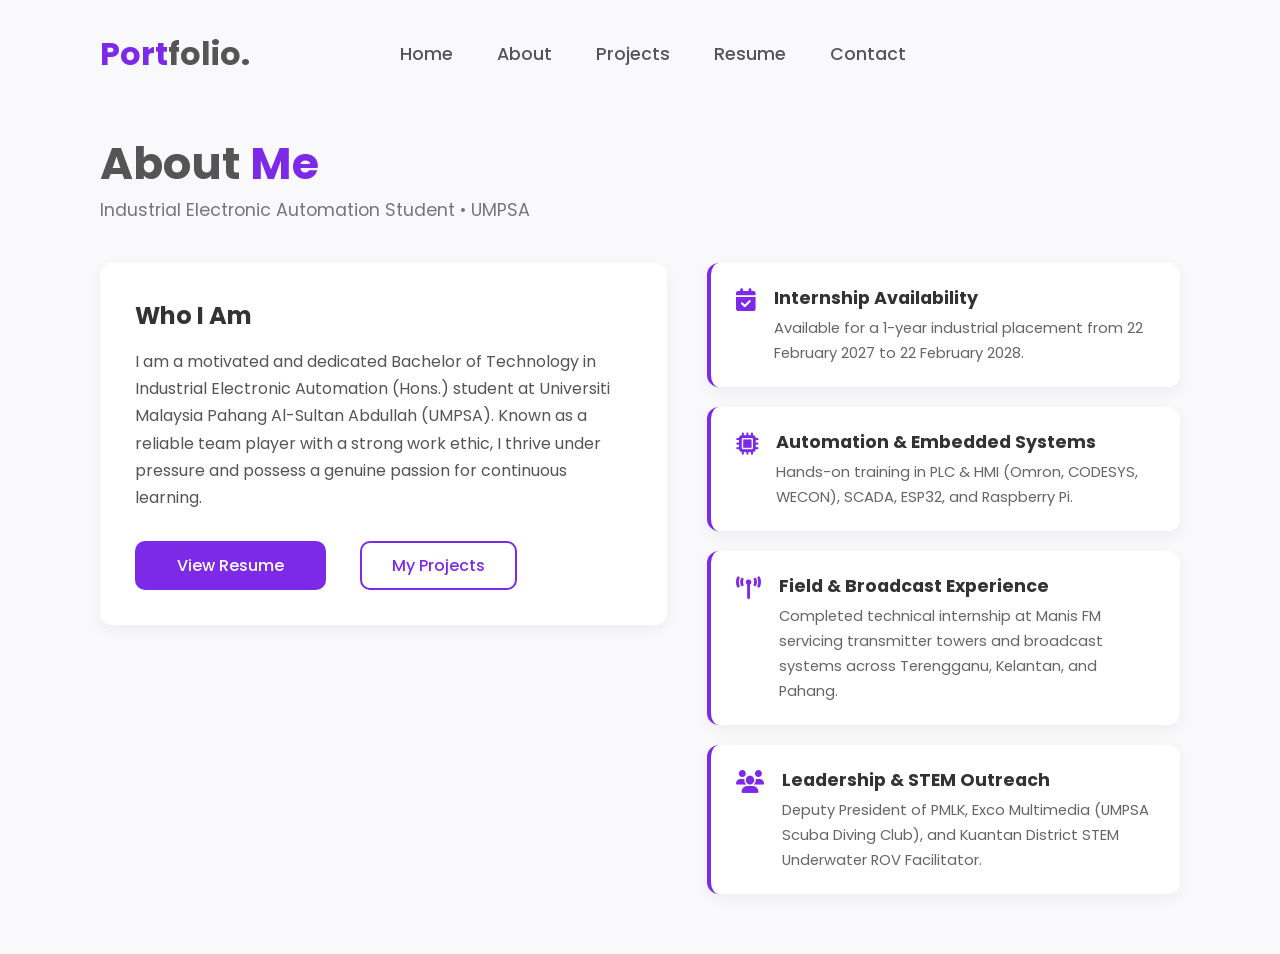
==== about.html @ 4c38611f "Add files via upload" ====
<!DOCTYPE html>
<html lang="en">
<head>
    <meta charset="UTF-8">
    <meta http-equiv="X-UA-Compatible" content="IE=edge">
    <meta name="viewport" content="width=device-width, initial-scale=1.0">
    <title>About | Muhammad Asyraf</title>
    <link rel="stylesheet" href="https://cdnjs.cloudflare.com/ajax/libs/font-awesome/6.2.0/css/all.min.css">
    <link rel="stylesheet" href="style.css">
</head>
<body>
    <header>
        <h2 class="logo"><span>Port</span>folio.</h2>
        <nav class="navigation">
            <button type="button" data-url="index.html">Home</button>
            <button type="button" data-url="about.html">About</button>
            <button type="button" data-url="projects.html">Projects</button>
            <button type="button" data-url="resume.html">Resume</button>
            <button type="button" data-url="contact.html">Contact</button>
        </nav>
    </header>

    <section class="about">
        <div class="about-container">
            <h2>About <span>Me</span></h2>
            <p class="about-subtitle">Industrial Electronic Automation Student • UMPSA</p>

            <div class="about-grid">
                <div class="about-text">
                    <h3>Who I Am</h3>
                    <p>I am a motivated and dedicated Bachelor of Technology in Industrial Electronic Automation (Hons.) student at Universiti Malaysia Pahang Al-Sultan Abdullah (UMPSA). Known as a reliable team player with a strong work ethic, I thrive under pressure and possess a genuine passion for continuous learning.</p>
                    <div class="btn-group">
                        <button type="button" data-url="resume.html">View Resume</button>
                        <button type="button" data-url="projects.html">My Projects</button>
                    </div>
                </div>

                <div class="about-highlights">
                    <div class="highlight-card">
                        <i class="fa-solid fa-calendar-check"></i>
                        <div>
                            <h4>Internship Availability</h4>
                            <span>Available for a 1-year industrial placement from 22 February 2027 to 22 February 2028.</span>
                        </div>
                    </div>

                    <div class="highlight-card">
                        <i class="fa-solid fa-microchip"></i>
                        <div>
                            <h4>Automation & Embedded Systems</h4>
                            <span>Hands-on training in PLC & HMI (Omron, CODESYS, WECON), SCADA, ESP32, and Raspberry Pi.</span>
                        </div>
                    </div>

                    <div class="highlight-card">
                        <i class="fa-solid fa-tower-broadcast"></i>
                        <div>
                            <h4>Field & Broadcast Experience</h4>
                            <span>Completed technical internship at Manis FM servicing transmitter towers and broadcast systems across Terengganu, Kelantan, and Pahang.</span>
                        </div>
                    </div>

                    <div class="highlight-card">
                        <i class="fa-solid fa-users"></i>
                        <div>
                            <h4>Leadership & STEM Outreach</h4>
                            <span>Deputy President of PMLK, Exco Multimedia (UMPSA Scuba Diving Club), and Kuantan District STEM Underwater ROV Facilitator.</span>
                        </div>
                    </div>
                </div>
            </div>
        </div>
    </section>

    <script src="script.js"></script>
</body>
</html>
---- style.css ----
@import url('https://fonts.googleapis.com/css2?family=Poppins:wght@300;400;500;600;700;800;900&display=swap');

* {
    margin: 0;
    padding: 0;
    box-sizing: border-box;
    font-family: 'Poppins', sans-serif;
}

/* Header & Navigation */
header {
    position: fixed;
    top: 0;
    left: 0;
    width: 100%;
    padding: 30px 100px;
    display: flex;
    align-items: center;
    gap: 150px; /* Adjust this value to change space between Portfolio. and Home */
    z-index: 100;
}

.logo {
    font-size: 2em;
    color: #555;
    cursor: default;
}

.logo span {
    color: #7d2ae8;
}

.navigation a,
.navigation button {
    background: transparent;
    border: none;
    font-family: inherit;
    font-size: 1.1em;
    color: #555;
    text-decoration: none;
    margin-right: 40px;
    font-weight: 500;
    cursor: pointer;
    transition: .3s;
}

.navigation a:hover,
.navigation button:hover {
    color: #7d2ae8;
}

/* Home Page */
.home {
    position: relative;
    width: 100%;
    height: 100vh;
    background: url('IMAGE/background\ image/background image 1.png');
    background-size: cover;
    background-position: center;
    display: flex;
    align-items: center;
    padding: 30px 100px;
}

.content {
    max-width: 500px;
    color: #555;
}

.content h2 {
    font-size: 3em;
}

.content h2 span {
    color: #7d2ae8;
}

.content h4 {
    font-size: 2em;
}

.content p {
    padding: 10px 0 40px 0;
}

.btn-group a,
.btn-group button {
    display: inline-block;
    font-family: inherit;
    font-size: 1em;
    color: #fff;
    text-decoration: none;
    padding: 10px 40px;
    background: #7d2ae8;
    border-radius: 10px;
    border: 2px solid #7d2ae8;
    font-weight: 500;
    cursor: pointer;
    transition: .3s;
}

.btn-group a:hover:nth-child(1),
.btn-group button:hover:nth-child(1) {
    color: #7d2ae8;
    background: transparent;
}

.btn-group a:nth-child(2),
.btn-group button:nth-child(2) {
    color: #7d2ae8;
    background: transparent;
    margin-left: 30px;
    padding: 10px 30px;
}

.btn-group a:hover:nth-child(2),
.btn-group button:hover:nth-child(2) {
    color: #fff;
    background: #7d2ae8;
}

/* Resume Page */
.resume {
    width: 100%;
    min-height: 100vh;
    padding: 130px 100px 60px;
    background: #f9f9fb;
    color: #555;
}

.resume-header {
    display: flex;
    justify-content: space-between;
    align-items: center;
    margin-bottom: 40px;
    flex-wrap: wrap;
    gap: 20px;
}

.resume-header h2 {
    font-size: 2.5em;
}

.resume-header h2 span {
    color: #7d2ae8;
}

.btn-download {
    display: inline-block;
    font-family: inherit;
    font-size: 1em;
    color: #fff;
    text-decoration: none;
    padding: 10px 25px;
    background: #7d2ae8;
    border-radius: 10px;
    border: 2px solid #7d2ae8;
    font-weight: 500;
    cursor: pointer;
    transition: .3s;
}

.btn-download:hover {
    color: #7d2ae8;
    background: transparent;
}

.resume-grid {
    display: grid;
    grid-template-columns: repeat(auto-fit, minmax(320px, 1fr));
    gap: 30px;
}

.resume-column h3 {
    font-size: 1.4em;
    color: #333;
    margin: 20px 0 15px;
}

.resume-column h3 i {
    color: #7d2ae8;
    margin-right: 8px;
}

.resume-card {
    background: #fff;
    padding: 25px;
    border-radius: 12px;
    border-left: 4px solid #7d2ae8;
    box-shadow: 0 5px 15px rgba(0, 0, 0, 0.05);
    margin-bottom: 20px;
}

.resume-card .date {
    display: inline-block;
    font-size: 0.85em;
    font-weight: 600;
    color: #7d2ae8;
    margin-bottom: 8px;
}

.resume-card h4 {
    font-size: 1.15em;
    color: #333;
    margin-bottom: 4px;
}

.resume-card h5 {
    font-size: 0.95em;
    font-weight: 500;
    color: #777;
    margin-bottom: 10px;
}

.skills-list {
    list-style: none;
}

.skills-list li {
    padding: 8px 0;
    border-bottom: 1px solid #eee;
}

.skills-list li:last-child {
    border-bottom: none;
}

/* Contact Page */
.contact {
    width: 100%;
    min-height: 80vh;
    padding: 150px 100px 60px;
    background: #f9f9fb;
    display: flex;
    align-items: center;
    justify-content: center;
    color: #555;
}

.contact-container {
    max-width: 900px; /* Widened from 700px so long emails fit comfortably */
    width: 100%;
    text-align: center;
}

.contact-container h2 {
    font-size: 2.8em;
    margin-bottom: 10px;
}

.contact-container h2 span {
    color: #7d2ae8;
}

.contact-container p {
    margin-bottom: 40px;
    font-size: 1.05em;
}

.contact-cards {
    display: flex;
    gap: 25px;
    justify-content: center;
    flex-wrap: wrap;
}

.contact-card {
    flex: 1;
    min-width: 340px; /* Increased minimum width to prevent overflow */
    background: #fff;
    padding: 25px 30px;
    border-radius: 12px;
    border: 2px solid transparent;
    box-shadow: 0 5px 15px rgba(0, 0, 0, 0.05);
    display: flex;
    align-items: center;
    gap: 18px;
    text-decoration: none;
    color: #555;
    text-align: left;
    transition: .3s;
}

.contact-card:hover {
    border-color: #7d2ae8;
    transform: translateY(-5px);
}

.contact-card i {
    font-size: 1.5em;
    color: #fff;
    background: #7d2ae8;
    width: 50px;
    height: 50px;
    border-radius: 50%;
    display: flex;
    align-items: center;
    justify-content: center;
    flex-shrink: 0;
}

.contact-card h4 {
    font-size: 1.1em;
    color: #333;
}

.contact-card span {
    font-size: 0.95em;
    color: #666;
    word-break: break-word; /* Prevents text from ever spilling out on smaller screens */
}

/* About Page Styling */
.about {
    width: 100%;
    min-height: 100vh;
    padding: 130px 100px 60px;
    background: #f9f9fb;
    color: #555;
}

.about-container {
    max-width: 1100px;
    margin: 0 auto;
}

.about-container h2 {
    font-size: 2.8em;
}

.about-container h2 span {
    color: #7d2ae8;
}

.about-subtitle {
    font-size: 1.1em;
    color: #777;
    margin-bottom: 40px;
}

.about-grid {
    display: grid;
    grid-template-columns: 1.2fr 1fr;
    gap: 40px;
    align-items: start;
}

.about-text {
    background: #fff;
    padding: 35px;
    border-radius: 12px;
    box-shadow: 0 5px 15px rgba(0, 0, 0, 0.05);
}

.about-text h3 {
    font-size: 1.5em;
    color: #333;
    margin-bottom: 15px;
}

.about-text p {
    line-height: 1.7;
    margin-bottom: 20px;
}

.about-text .btn-group {
    margin-top: 30px;
}

.about-highlights {
    display: flex;
    flex-direction: column;
    gap: 20px;
}

.highlight-card {
    background: #fff;
    padding: 22px 25px;
    border-radius: 12px;
    border-left: 4px solid #7d2ae8;
    box-shadow: 0 5px 15px rgba(0, 0, 0, 0.05);
    display: flex;
    align-items: flex-start;
    gap: 18px;
}

.highlight-card i {
    font-size: 1.4em;
    color: #7d2ae8;
    margin-top: 4px;
}

.highlight-card h4 {
    font-size: 1.1em;
    color: #333;
    margin-bottom: 4px;
}

.highlight-card span {
    font-size: 0.92em;
    color: #666;
    line-height: 1.5;
}

/* Projects Page Styling */
.projects {
    width: 100%;
    min-height: 100vh;
    padding: 130px 100px 60px;
    background: #f9f9fb;
    color: #555;
}

.projects-container {
    max-width: 1100px;
    margin: 0 auto;
}

.projects-container h2 {
    font-size: 2.8em;
}

.projects-container h2 span {
    color: #7d2ae8;
}

.projects-subtitle {
    font-size: 1.1em;
    color: #777;
    margin-bottom: 40px;
}

.projects-grid {
    display: grid;
    grid-template-columns: repeat(auto-fit, minmax(300px, 1fr));
    gap: 30px;
}

.project-card {
    background: #fff;
    padding: 30px;
    border-radius: 12px;
    border: 2px solid transparent;
    box-shadow: 0 5px 15px rgba(0, 0, 0, 0.05);
    transition: .3s;
    display: flex;
    flex-direction: column;
}

.project-card:hover {
    border-color: #7d2ae8;
    transform: translateY(-5px);
}

.project-icon {
    width: 55px;
    height: 55px;
    background: #f2e9fd;
    color: #7d2ae8;
    border-radius: 12px;
    display: flex;
    align-items: center;
    justify-content: center;
    font-size: 1.5em;
    margin-bottom: 20px;
}

.project-card h3 {
    font-size: 1.25em;
    color: #333;
    margin-bottom: 12px;
}

.project-card p {
    font-size: 0.95em;
    line-height: 1.6;
    color: #666;
    margin-bottom: 20px;
    flex-grow: 1;
}

.project-tags {
    display: flex;
    flex-wrap: wrap;
    gap: 8px;
}

.project-tags span {
    font-size: 0.8em;
    font-weight: 500;
    color: #7d2ae8;
    background: #f2e9fd;
    padding: 5px 12px;
    border-radius: 20px;
}

/* Smooth Page Entrance Transition */
section {
    animation: pageFadeIn 0.5s ease-out forwards;
}

@keyframes pageFadeIn {
    from {
        opacity: 0;
        transform: translateY(15px);
    }
    to {
        opacity: 1;
        transform: translateY(0);
    }
}
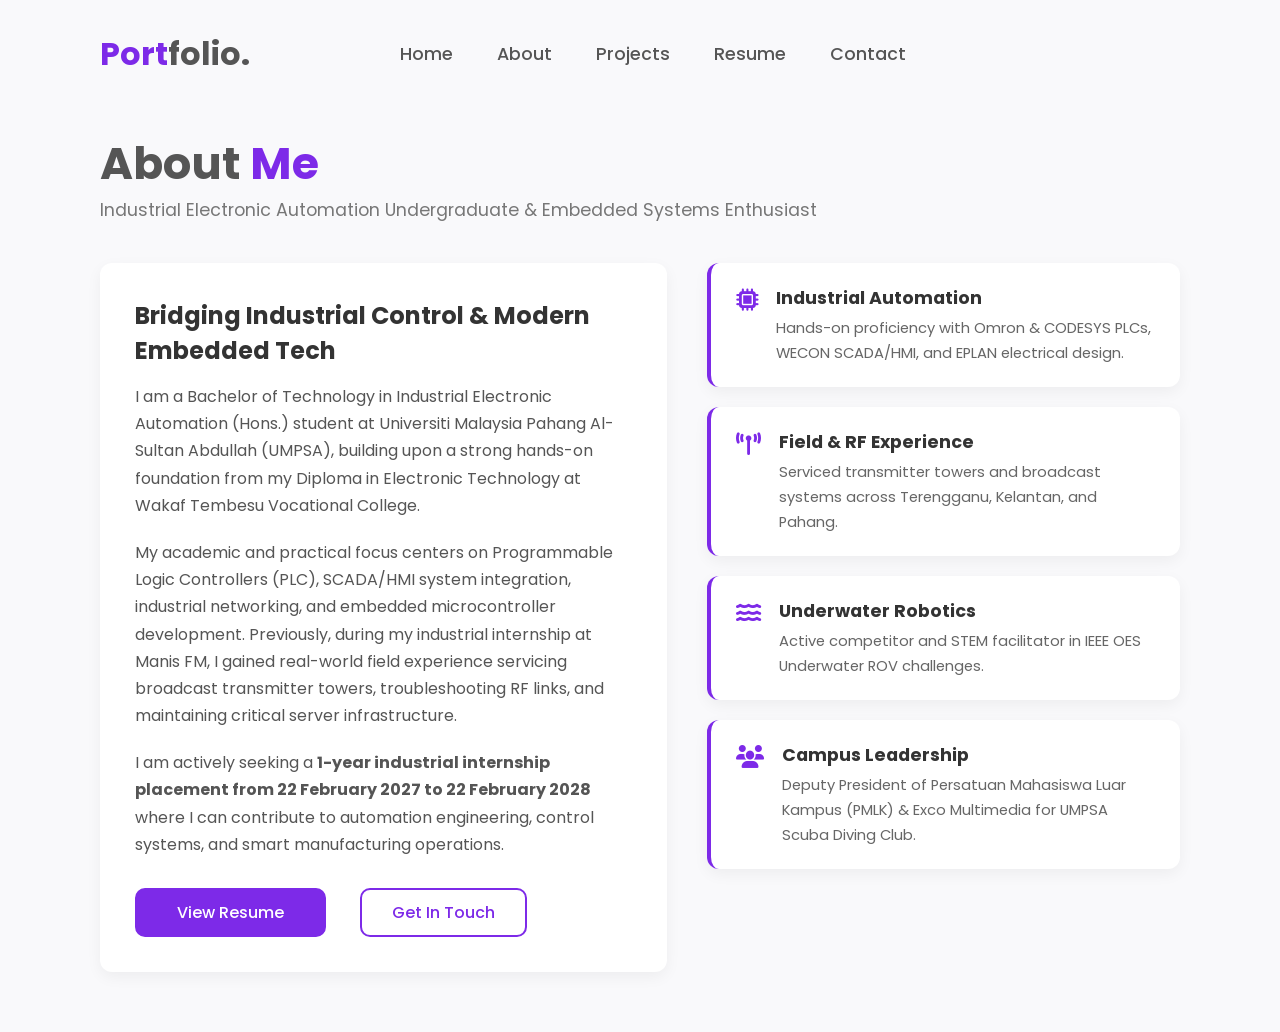
==== commit d132ece5: "about.html" ====
--- a/about.html
+++ b/about.html
@@ -6,7 +6,7 @@
     <meta name="viewport" content="width=device-width, initial-scale=1.0">
     <title>About | Muhammad Asyraf</title>
     <link rel="stylesheet" href="https://cdnjs.cloudflare.com/ajax/libs/font-awesome/6.2.0/css/all.min.css">
-    <link rel="stylesheet" href="style.css">
+    <link rel="stylesheet" href="style.css?v=3">
 </head>
 <body>
     <header>
@@ -23,48 +23,47 @@
     <section class="about">
         <div class="about-container">
             <h2>About <span>Me</span></h2>
-            <p class="about-subtitle">Industrial Electronic Automation Student • UMPSA</p>
+            <p class="about-subtitle">Industrial Electronic Automation Undergraduate & Embedded Systems Enthusiast</p>
 
             <div class="about-grid">
                 <div class="about-text">
-                    <h3>Who I Am</h3>
-                    <p>I am a motivated and dedicated Bachelor of Technology in Industrial Electronic Automation (Hons.) student at Universiti Malaysia Pahang Al-Sultan Abdullah (UMPSA). Known as a reliable team player with a strong work ethic, I thrive under pressure and possess a genuine passion for continuous learning.</p>
+                    <h3>Bridging Industrial Control & Modern Embedded Tech</h3>
+                    <p>I am a Bachelor of Technology in Industrial Electronic Automation (Hons.) student at Universiti Malaysia Pahang Al-Sultan Abdullah (UMPSA), building upon a strong hands-on foundation from my Diploma in Electronic Technology at Wakaf Tembesu Vocational College.</p>
+                    <p>My academic and practical focus centers on Programmable Logic Controllers (PLC), SCADA/HMI system integration, industrial networking, and embedded microcontroller development. Previously, during my industrial internship at Manis FM, I gained real-world field experience servicing broadcast transmitter towers, troubleshooting RF links, and maintaining critical server infrastructure.</p>
+                    <p>I am actively seeking a <strong>1-year industrial internship placement from 22 February 2027 to 22 February 2028</strong> where I can contribute to automation engineering, control systems, and smart manufacturing operations.</p>
                     <div class="btn-group">
                         <button type="button" data-url="resume.html">View Resume</button>
-                        <button type="button" data-url="projects.html">My Projects</button>
+                        <button type="button" data-url="contact.html">Get In Touch</button>
                     </div>
                 </div>
 
                 <div class="about-highlights">
                     <div class="highlight-card">
-                        <i class="fa-solid fa-calendar-check"></i>
+                        <i class="fa-solid fa-microchip"></i>
                         <div>
-                            <h4>Internship Availability</h4>
-                            <span>Available for a 1-year industrial placement from 22 February 2027 to 22 February 2028.</span>
+                            <h4>Industrial Automation</h4>
+                            <span>Hands-on proficiency with Omron & CODESYS PLCs, WECON SCADA/HMI, and EPLAN electrical design.</span>
                         </div>
                     </div>
-
-                    <div class="highlight-card">
-                        <i class="fa-solid fa-microchip"></i>
-                        <div>
-                            <h4>Automation & Embedded Systems</h4>
-                            <span>Hands-on training in PLC & HMI (Omron, CODESYS, WECON), SCADA, ESP32, and Raspberry Pi.</span>
-                        </div>
-                    </div>
-
                     <div class="highlight-card">
                         <i class="fa-solid fa-tower-broadcast"></i>
                         <div>
-                            <h4>Field & Broadcast Experience</h4>
-                            <span>Completed technical internship at Manis FM servicing transmitter towers and broadcast systems across Terengganu, Kelantan, and Pahang.</span>
+                            <h4>Field & RF Experience</h4>
+                            <span>Serviced transmitter towers and broadcast systems across Terengganu, Kelantan, and Pahang.</span>
                         </div>
                     </div>
-
+                    <div class="highlight-card">
+                        <i class="fa-solid fa-water"></i>
+                        <div>
+                            <h4>Underwater Robotics</h4>
+                            <span>Active competitor and STEM facilitator in IEEE OES Underwater ROV challenges.</span>
+                        </div>
+                    </div>
                     <div class="highlight-card">
                         <i class="fa-solid fa-users"></i>
                         <div>
-                            <h4>Leadership & STEM Outreach</h4>
-                            <span>Deputy President of PMLK, Exco Multimedia (UMPSA Scuba Diving Club), and Kuantan District STEM Underwater ROV Facilitator.</span>
+                            <h4>Campus Leadership</h4>
+                            <span>Deputy President of Persatuan Mahasiswa Luar Kampus (PMLK) & Exco Multimedia for UMPSA Scuba Diving Club.</span>
                         </div>
                     </div>
                 </div>
@@ -74,4 +73,4 @@
 
     <script src="script.js"></script>
 </body>
-</html>+</html>
--- a/style.css
+++ b/style.css
@@ -16,7 +16,7 @@
     padding: 30px 100px;
     display: flex;
     align-items: center;
-    gap: 150px; /* Adjust this value to change space between Portfolio. and Home */
+    gap: 150px;
     z-index: 100;
 }
 
@@ -238,7 +238,7 @@
 }
 
 .contact-container {
-    max-width: 900px; /* Widened from 700px so long emails fit comfortably */
+    max-width: 900px;
     width: 100%;
     text-align: center;
 }
@@ -266,7 +266,7 @@
 
 .contact-card {
     flex: 1;
-    min-width: 340px; /* Increased minimum width to prevent overflow */
+    min-width: 340px;
     background: #fff;
     padding: 25px 30px;
     border-radius: 12px;
@@ -307,7 +307,7 @@
 .contact-card span {
     font-size: 0.95em;
     color: #666;
-    word-break: break-word; /* Prevents text from ever spilling out on smaller screens */
+    word-break: break-word;
 }
 
 /* About Page Styling */
@@ -508,4 +508,99 @@
         opacity: 1;
         transform: translateY(0);
     }
-}+}
+
+/* =========================================
+   MOBILE RESPONSIVE DESIGN (Phones & Tablets)
+   ========================================= */
+@media (max-width: 768px) {
+    /* 1. Fix Header & Navigation */
+    header {
+        position: relative;
+        flex-direction: column;
+        align-items: center;
+        padding: 20px;
+        gap: 15px;
+        background: #fff;
+        box-shadow: 0 2px 10px rgba(0, 0, 0, 0.05);
+    }
+
+    .navigation {
+        display: flex;
+        flex-wrap: wrap;
+        justify-content: center;
+        gap: 12px;
+    }
+
+    .navigation a,
+    .navigation button {
+        margin-right: 0;
+        font-size: 0.95em;
+    }
+
+    /* 2. Fix Home Section & Text Readability */
+    .home {
+        height: auto;
+        min-height: calc(100vh - 110px);
+        padding: 40px 25px;
+        background: linear-gradient(rgba(255, 255, 255, 0.88), rgba(255, 255, 255, 0.92)),
+                    url('IMAGE/background\ image/background image 1.png');
+        background-size: cover;
+        background-position: top center;
+        align-items: flex-start;
+    }
+
+    .content {
+        max-width: 100%;
+    }
+
+    .content h2 {
+        font-size: 2.1em;
+        line-height: 1.2;
+    }
+
+    .content h4 {
+        font-size: 1.3em;
+        margin-top: 8px;
+    }
+
+    .content p {
+        font-size: 0.95em;
+        color: #333;
+        padding: 15px 0 25px 0;
+    }
+
+    /* 3. Fix Hire Me & See Projects Buttons */
+    .btn-group {
+        display: flex;
+        flex-direction: column;
+        gap: 15px;
+        width: 100%;
+    }
+
+    .btn-group a,
+    .btn-group button,
+    .btn-group a:nth-child(2),
+    .btn-group button:nth-child(2) {
+        margin-left: 0;
+        width: 100%;
+        text-align: center;
+        padding: 12px 20px;
+    }
+
+    /* 4. Fix Inner Pages (About, Projects, Resume, Contact) */
+    .about,
+    .projects,
+    .resume,
+    .contact {
+        padding: 40px 20px;
+    }
+
+    .about-grid {
+        grid-template-columns: 1fr;
+    }
+
+    .contact-card {
+        min-width: 100%;
+    }
+}
